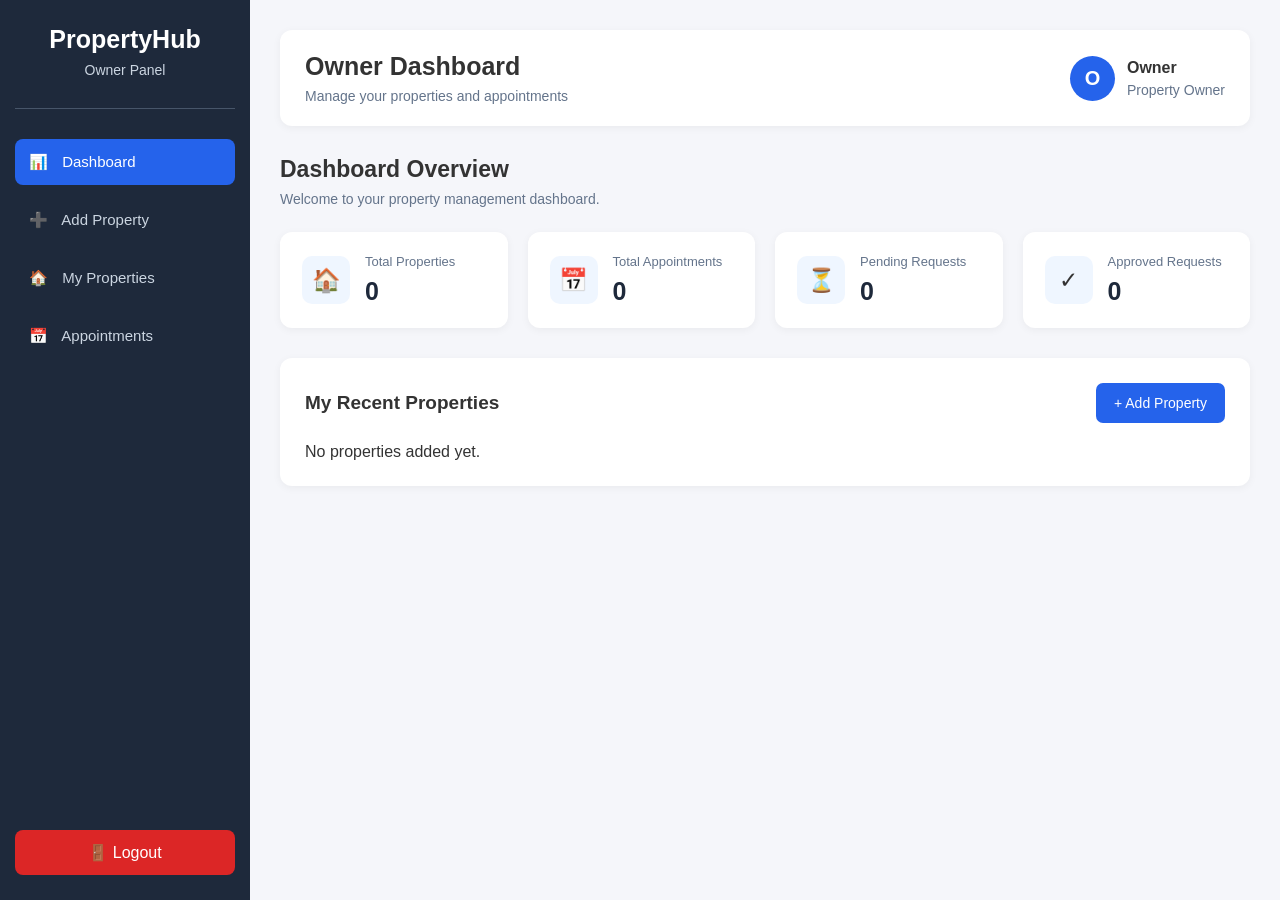
==== OWNER/owner.html @ 87771071 "Update owner module files" ====
<!DOCTYPE html>
<html lang="en">

<head>
    <meta charset="UTF-8">
    <meta name="viewport" content="width=device-width, initial-scale=1.0">
    <title>Owner Dashboard | PropertyHub</title>
    <link rel="stylesheet" href="owner.css">
</head>

<body class="owner-page">

    <div class="owner-sidebar">

        <div class="owner-brand">
            <h2>PropertyHub</h2>
            <p>Owner Panel</p>
        </div>

        <div class="owner-navigation">

            <button class="owner-nav-link owner-active"
                onclick="ownerShowSection('owner-dashboard')">
                <span>📊</span> Dashboard
            </button>

            <button class="owner-nav-link"
                onclick="ownerShowSection('owner-add-property')">
                <span>➕</span> Add Property
            </button>

            <button class="owner-nav-link"
                onclick="ownerShowSection('owner-my-properties')">
                <span>🏠</span> My Properties
            </button>

            <button class="owner-nav-link"
                onclick="ownerShowSection('owner-appointments')">
                <span>📅</span> Appointments
            </button>

        </div>

        <div class="owner-sidebar-bottom">
            <a href="../LOGIN/login.html" class="owner-logout">
                🚪 Logout
            </a>
        </div>

    </div>

    <div class="owner-main">

        <div class="owner-navbar">

            <div>
                <h1>Owner Dashboard</h1>
                <p>Manage your properties and appointments</p>
            </div>

            <div class="owner-profile">

                <div class="owner-avatar">
                    O
                </div>

                <div>
                    <h3 id="owner-user-name">Owner</h3>
                    <p>Property Owner</p>
                </div>

            </div>

        </div>

        <div id="owner-dashboard" class="owner-section owner-section-active">

            <div class="owner-section-heading">
                <h2>Dashboard Overview</h2>
                <p>Welcome to your property management dashboard.</p>
            </div>

            <div class="owner-stats-grid">

                <div class="owner-stat-card">
                    <div class="owner-stat-icon">🏠</div>
                    <div>
                        <p>Total Properties</p>
                        <h2 id="owner-total-properties">0</h2>
                    </div>
                </div>

                <div class="owner-stat-card">
                    <div class="owner-stat-icon">📅</div>
                    <div>
                        <p>Total Appointments</p>
                        <h2 id="owner-total-appointments">0</h2>
                    </div>
                </div>

                <div class="owner-stat-card">
                    <div class="owner-stat-icon">⏳</div>
                    <div>
                        <p>Pending Requests</p>
                        <h2 id="owner-pending-appointments">0</h2>
                    </div>
                </div>

                <div class="owner-stat-card">
                    <div class="owner-stat-icon">✓</div>
                    <div>
                        <p>Approved Requests</p>
                        <h2 id="owner-approved-appointments">0</h2>
                    </div>
                </div>

            </div>

            <div class="owner-content-card">

                <div class="owner-card-heading">
                    <h2>My Recent Properties</h2>

                    <button class="owner-primary-btn"
                        onclick="ownerShowSection('owner-add-property')">
                        + Add Property
                    </button>
                </div>

                <div id="owner-recent-properties" class="owner-recent-list">
                    <p class="owner-empty-message">
                        No properties added yet.
                    </p>
                </div>

            </div>

        </div>

        <div id="owner-add-property" class="owner-section">

            <div class="owner-section-heading">
                <h2>Add New Property</h2>
                <p>Enter your property details below.</p>
            </div>

            <div class="owner-content-card">

                <form id="owner-property-form">

                    <div class="owner-form-grid">

                        <div class="owner-form-group">
                            <label for="owner-property-title">
                                Property Title
                            </label>

                            <input
                                type="text"
                                id="owner-property-title"
                                placeholder="Enter property name"
                                required>
                        </div>

                        <div class="owner-form-group">
                            <label for="owner-property-location">
                                Location
                            </label>

                            <input
                                type="text"
                                id="owner-property-location"
                                placeholder="e.g. Dhanmondi, Dhaka"
                                required>
                        </div>

                        <div class="owner-form-group">
                            <label for="owner-property-type">
                                Property Type
                            </label>

                            <select id="owner-property-type" required>
                                <option value="">Select property type</option>
                                <option value="apartment">Apartment</option>
                                <option value="house">House</option>
                                <option value="villa">Villa</option>
                                <option value="room">Room</option>
                                <option value="commercial">Commercial</option>
                            </select>
                        </div>

                        <div class="owner-form-group">
                            <label for="owner-property-price">
                                Monthly Rent (ThousandTk)
                            </label>

                            <input
                                type="number"
                                id="owner-property-price"
                                placeholder="Enter monthly rent"
                                min="10"
                                required>
                        </div>

                        <div class="owner-form-group">
                            <label for="owner-property-beds">
                                Bedrooms
                            </label>

                            <input
                                type="number"
                                id="owner-property-beds"
                                placeholder="Number of bedrooms"
                                min="0"
                                required>
                        </div>

                        <div class="owner-form-group">
                            <label for="owner-property-baths">
                                Bathrooms
                            </label>

                            <input
                                type="number"
                                id="owner-property-baths"
                                placeholder="Number of bathrooms"
                                min="0"
                                required>
                        </div>

                        <div class="owner-form-group">
                            <label for="owner-property-area">
                                Area (sqft)
                            </label>

                            <input
                                type="number"
                                id="owner-property-area"
                                placeholder="Enter area in sqft"
                                min="1"
                                required>
                        </div>

                        <div class="owner-form-group">
                            <label for="owner-property-image">
                                Property Image URL
                            </label>

                            <input
                                type="text"
                                id="owner-property-image"
                                placeholder="Enter image URL (optional)">
                        </div>

                        <div class="owner-form-group owner-full-width">
                            <label for="owner-property-description">
                                Property Description
                            </label>

                            <textarea
                                id="owner-property-description"
                                rows="4"
                                placeholder="Describe your property..."></textarea>
                        </div>

                    </div>

                    <div class="owner-form-actions">

                        <button type="reset" class="owner-secondary-btn">
                            Clear Form
                        </button>

                        <button
                            type="submit"
                            class="owner-primary-btn"
                            id="owner-submit-btn">
                            Add Property
                        </button>

                    </div>

                </form>

            </div>

        </div>

        <div id="owner-my-properties" class="owner-section">

            <div class="owner-section-heading">
                <h2>My Properties</h2>
                <p>View, edit and delete your listed properties.</p>
            </div>

            <div id="owner-property-list" class="owner-property-grid">
                <p class="owner-empty-message">
                    No properties available. Add your first property.
                </p>
            </div>

        </div>

        <div id="owner-appointments" class="owner-section">

            <div class="owner-section-heading">
                <h2>Appointment Requests</h2>
                <p>Manage appointment requests from renters.</p>
            </div>

            <div class="owner-content-card">

                <div class="owner-table-wrapper">

                    <table class="owner-appointment-table">

                        <thead>
                            <tr>
                                <th>Renter</th>
                                <th>Property</th>
                                <th>Date</th>
                                <th>Time</th>
                                <th>Note</th>
                                <th>Status</th>
                                <th>Action</th>
                            </tr>
                        </thead>

                        <tbody id="owner-appointment-body">

                            <tr>
                                <td colspan="7" class="owner-empty-message">
                                    No appointment requests available.
                                </td>
                            </tr>

                        </tbody>

                    </table>

                </div>

            </div>

        </div>

    </div>

    <script src="owner.js"></script>

</body>

</html>
---- OWNER/owner.css ----
* {
    margin: 0;
    padding: 0;
    box-sizing: border-box;
}

body {
    font-family: Arial, sans-serif;
    background-color: #f5f6fa;
    color: #333;
}

.owner-page {
    display: flex;
    min-height: 100vh;
}


/* Sidebar */

.owner-sidebar {
    width: 250px;
    background-color: #1e293b;
    color: white;
    padding: 25px 15px;
    display: flex;
    flex-direction: column;
    position: fixed;
    height: 100vh;
}

.owner-brand {
    text-align: center;
    padding-bottom: 30px;
    border-bottom: 1px solid #475569;
}

.owner-brand h2 {
    font-size: 25px;
    margin-bottom: 8px;
}

.owner-brand p {
    color: #cbd5e1;
    font-size: 14px;
}


/* Navigation */

.owner-navigation {
    margin-top: 30px;
}

.owner-nav-link {
    width: 100%;
    padding: 14px;
    margin-bottom: 12px;
    border: none;
    border-radius: 8px;
    background-color: transparent;
    color: #cbd5e1;
    text-align: left;
    font-size: 15px;
    cursor: pointer;
}

.owner-nav-link span {
    margin-right: 10px;
}

.owner-nav-link:hover {
    background-color: #334155;
    color: white;
}

.owner-nav-link.owner-active {
    background-color: #2563eb;
    color: white;
}


/* Logout */

.owner-sidebar-bottom {
    margin-top: auto;
}

.owner-logout {
    display: block;
    text-decoration: none;
    color: white;
    background-color: #dc2626;
    padding: 13px;
    text-align: center;
    border-radius: 8px;
}

.owner-logout:hover {
    background-color: #b91c1c;
}


/* Main Content */

.owner-main {
    width: calc(100% - 250px);
    margin-left: 250px;
    padding: 30px;
}


/* Navbar */

.owner-navbar {
    display: flex;
    justify-content: space-between;
    align-items: center;
    background-color: white;
    padding: 22px 25px;
    border-radius: 12px;
    margin-bottom: 30px;
    box-shadow: 0 2px 8px rgba(0, 0, 0, 0.05);
}

.owner-navbar h1 {
    font-size: 25px;
    margin-bottom: 7px;
}

.owner-navbar p {
    color: #64748b;
    font-size: 14px;
}

.owner-profile {
    display: flex;
    align-items: center;
    gap: 12px;
}

.owner-avatar {
    width: 45px;
    height: 45px;
    background-color: #2563eb;
    color: white;
    border-radius: 50%;
    display: flex;
    justify-content: center;
    align-items: center;
    font-size: 20px;
    font-weight: bold;
}

.owner-profile h3 {
    font-size: 16px;
    margin-bottom: 5px;
}


/* Sections */

.owner-section {
    display: none;
}

.owner-section-active {
    display: block;
}

.owner-section-heading {
    margin-bottom: 25px;
}

.owner-section-heading h2 {
    font-size: 23px;
    margin-bottom: 8px;
}

.owner-section-heading p {
    color: #64748b;
    font-size: 14px;
}


/* Dashboard Statistics */

.owner-stats-grid {
    display: grid;
    grid-template-columns: repeat(4, 1fr);
    gap: 20px;
    margin-bottom: 30px;
}

.owner-stat-card {
    background-color: white;
    padding: 22px;
    border-radius: 12px;
    display: flex;
    align-items: center;
    gap: 15px;
    box-shadow: 0 2px 8px rgba(0, 0, 0, 0.05);
}

.owner-stat-icon {
    width: 48px;
    height: 48px;
    background-color: #eff6ff;
    border-radius: 10px;
    display: flex;
    justify-content: center;
    align-items: center;
    font-size: 23px;
}

.owner-stat-card p {
    color: #64748b;
    font-size: 13px;
    margin-bottom: 8px;
}

.owner-stat-card h2 {
    font-size: 25px;
    color: #1e293b;
}


/* Content Card */

.owner-content-card {
    background-color: white;
    padding: 25px;
    border-radius: 12px;
    margin-bottom: 25px;
    box-shadow: 0 2px 8px rgba(0, 0, 0, 0.05);
}

.owner-card-heading {
    display: flex;
    justify-content: space-between;
    align-items: center;
    margin-bottom: 20px;
}

.owner-card-heading h2 {
    font-size: 19px;
}


/* Buttons */

.owner-primary-btn {
    background-color: #2563eb;
    color: white;
    border: none;
    padding: 12px 18px;
    border-radius: 7px;
    cursor: pointer;
    font-size: 14px;
}

.owner-primary-btn:hover {
    background-color: #1d4ed8;
}

.owner-secondary-btn {
    background-color: #e2e8f0;
    color: #334155;
    border: none;
    padding: 12px 18px;
    border-radius: 7px;
    cursor: pointer;
    font-size: 14px;
}

.owner-secondary-btn:hover {
    background-color: #cbd5e1;
}


/* Recent Properties */

.owner-recent-list {
    display: flex;
    flex-direction: column;
    gap: 15px;
}

.owner-recent-item {
    display: flex;
    justify-content: space-between;
    align-items: center;
    padding: 17px;
    background-color: #f8fafc;
    border: 1px solid #e2e8f0;
    border-radius: 8px;
}

.owner-recent-item h3 {
    font-size: 16px;
    margin-bottom: 6px;
}

.owner-recent-item p {
    color: #64748b;
    font-size: 14px;
}

.owner-recent-item strong {
    color: #2563eb;
}


/* Property Form */

.owner-form-grid {
    display: grid;
    grid-template-columns: repeat(2, 1fr);
    gap: 22px;
}

.owner-form-group {
    display: flex;
    flex-direction: column;
}

.owner-form-group label {
    font-size: 14px;
    font-weight: bold;
    margin-bottom: 9px;
}

.owner-form-group input,
.owner-form-group select,
.owner-form-group textarea {
    width: 100%;
    padding: 12px;
    border: 1px solid #cbd5e1;
    border-radius: 7px;
    font-size: 14px;
    outline: none;
    font-family: Arial, sans-serif;
}

.owner-form-group input:focus,
.owner-form-group select:focus,
.owner-form-group textarea:focus {
    border-color: #2563eb;
}

.owner-form-group textarea {
    resize: vertical;
}

.owner-full-width {
    grid-column: 1 / 3;
}

.owner-form-actions {
    display: flex;
    justify-content: flex-end;
    gap: 12px;
    margin-top: 25px;
}


/* Property List */

.owner-property-grid {
    display: grid;
    grid-template-columns: repeat(2, 1fr);
    gap: 22px;
}

.owner-property-card {
    background-color: white;
    border-radius: 12px;
    overflow: hidden;
    box-shadow: 0 2px 8px rgba(0, 0, 0, 0.07);
}

.owner-property-card img {
    width: 100%;
    height: 200px;
    object-fit: cover;
}

.owner-property-details {
    padding: 20px;
}

.owner-property-details h3 {
    font-size: 19px;
    margin-bottom: 12px;
}

.owner-property-details p {
    color: #64748b;
    font-size: 14px;
    margin-bottom: 9px;
    line-height: 1.5;
}

.owner-property-details .owner-property-price {
    color: #2563eb;
    font-size: 17px;
    font-weight: bold;
    margin-top: 12px;
}

.owner-property-actions {
    display: flex;
    gap: 10px;
    margin-top: 18px;
}

.owner-edit-btn {
    background-color: #2563eb;
    color: white;
    border: none;
    padding: 10px 18px;
    border-radius: 6px;
    cursor: pointer;
}

.owner-delete-btn {
    background-color: #dc2626;
    color: white;
    border: none;
    padding: 10px 18px;
    border-radius: 6px;
    cursor: pointer;
}

.owner-edit-btn:hover {
    background-color: #1d4ed8;
}

.owner-delete-btn:hover {
    background-color: #b91c1c;
}


/* Appointment Table */

.owner-table-wrapper {
    width: 100%;
    overflow-x: auto;
}

.owner-appointment-table {
    width: 100%;
    border-collapse: collapse;
    text-align: left;
}

.owner-appointment-table th {
    background-color: #eff6ff;
    color: #1e293b;
    padding: 15px;
    font-size: 14px;
}

.owner-appointment-table td {
    padding: 15px;
    border-bottom: 1px solid #e2e8f0;
    font-size: 14px;
}

.owner-appointment-table button {
    padding: 8px 12px;
    border: none;
    border-radius: 5px;
    color: white;
    background-color: #16a34a;
    cursor: pointer;
    margin: 3px;
}

.owner-appointment-table button:hover {
    background-color: #15803d;
}


/* Empty Message */

.owner-empty-message {
    color: #64748b;
    text-align: center;
    padding: 20px;
}


/* Responsive Design */

@media screen and (max-width: 1000px) {

    .owner-stats-grid {
        grid-template-columns: repeat(2, 1fr);
    }

    .owner-property-grid {
        grid-template-columns: repeat(2, 1fr);
    }

}

@media screen and (max-width: 700px) {

    .owner-sidebar {
        width: 190px;
    }

    .owner-main {
        width: calc(100% - 190px);
        margin-left: 190px;
        padding: 15px;
    }

    .owner-navbar {
        flex-direction: column;
        align-items: flex-start;
        gap: 20px;
    }

    .owner-form-grid {
        grid-template-columns: 1fr;
    }

    .owner-full-width {
        grid-column: 1;
    }

    .owner-property-grid {
        grid-template-columns: 1fr;
    }

}

@media screen and (max-width: 500px) {

    .owner-sidebar {
        width: 65px;
        padding: 15px 5px;
    }

    .owner-brand h2 {
        font-size: 12px;
    }

    .owner-brand p {
        font-size: 10px;
    }

    .owner-nav-link {
        font-size: 0;
        text-align: center;
        padding: 13px 5px;
    }

    .owner-nav-link span {
        font-size: 20px;
        margin: 0;
    }

    .owner-logout {
        font-size: 10px;
        padding: 10px 2px;
    }

    .owner-main {
        width: calc(100% - 65px);
        margin-left: 65px;
        padding: 12px;
    }

    .owner-stats-grid {
        grid-template-columns: 1fr;
    }

    .owner-navbar h1 {
        font-size: 20px;
    }

    .owner-form-actions {
        flex-direction: column;
    }

}
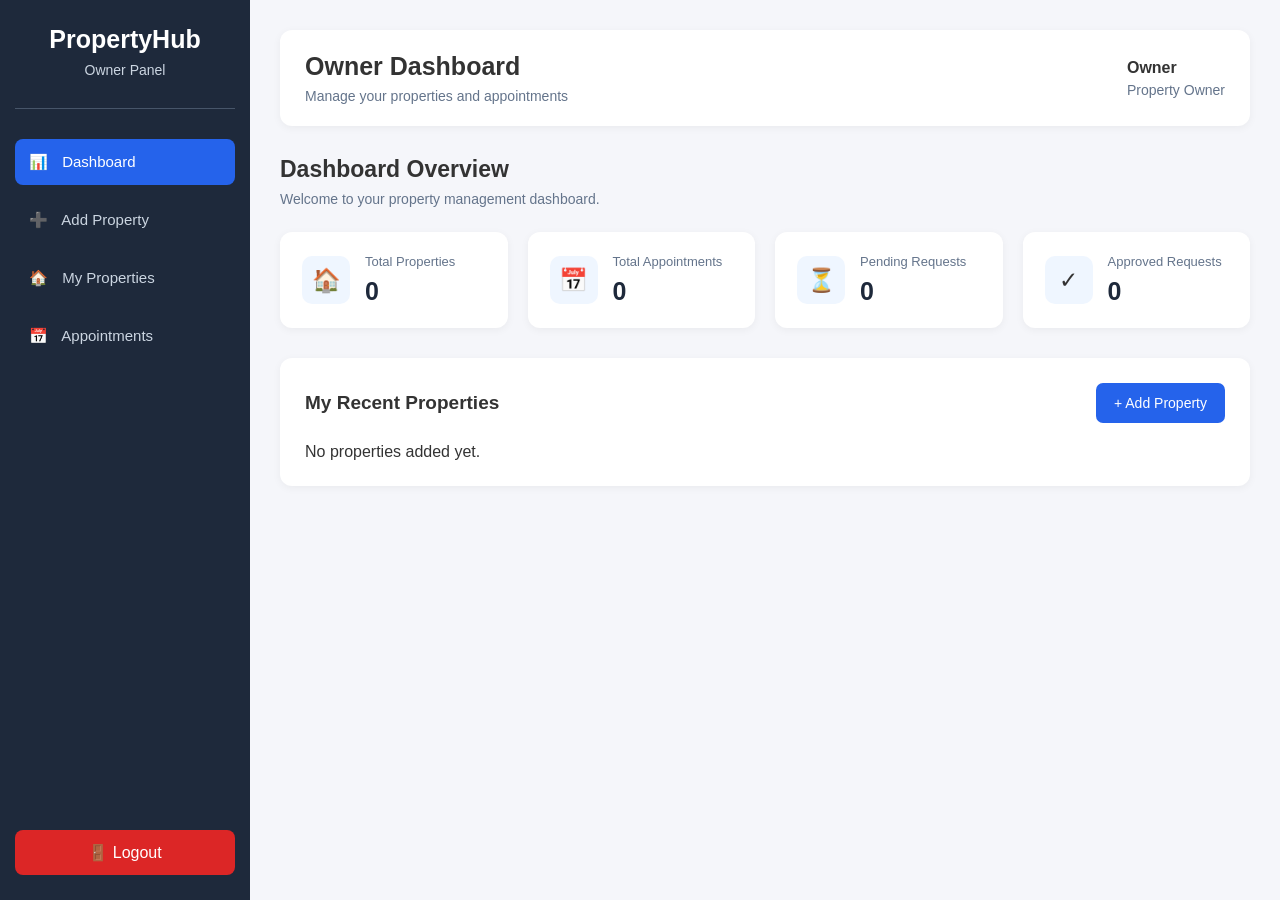
==== commit bd72640e: "Update owner HTML and JavaScript" ====
--- a/OWNER/owner.html
+++ b/OWNER/owner.html
@@ -60,11 +60,6 @@
             </div>
 
             <div class="owner-profile">
-
-                <div class="owner-avatar">
-                    O
-                </div>
-
                 <div>
                     <h3 id="owner-user-name">Owner</h3>
                     <p>Property Owner</p>
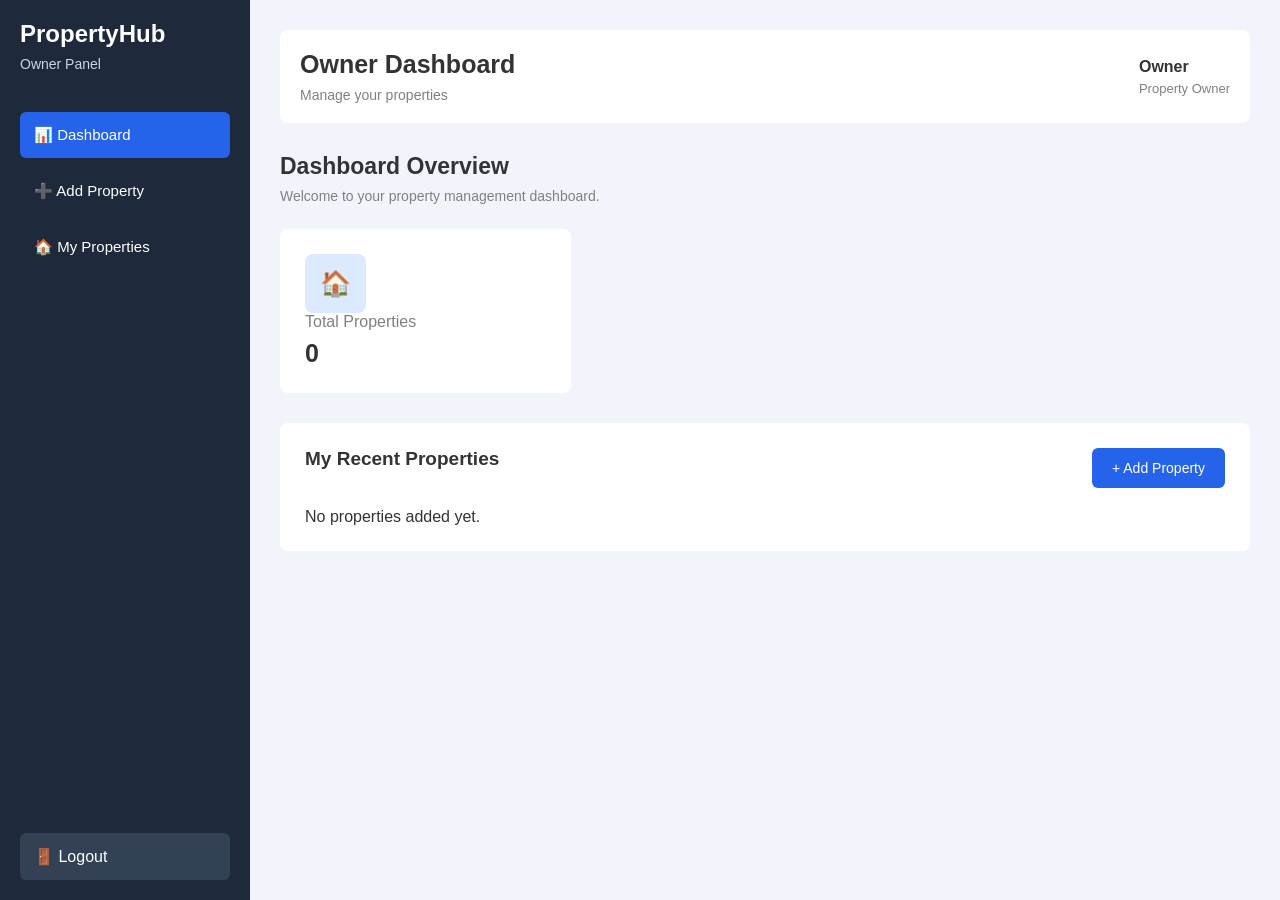
==== commit df8e55fd: "Fix owner dashboard" ====
--- a/OWNER/owner.html
+++ b/OWNER/owner.html
@@ -35,11 +35,6 @@
                 <span>🏠</span> My Properties
             </button>
 
-            <button class="owner-nav-link"
-                onclick="ownerShowSection('owner-appointments')">
-                <span>📅</span> Appointments
-            </button>
-
         </div>
 
         <div class="owner-sidebar-bottom">
@@ -56,7 +51,7 @@
 
             <div>
                 <h1>Owner Dashboard</h1>
-                <p>Manage your properties and appointments</p>
+                <p>Manage your properties</p>
             </div>
 
             <div class="owner-profile">
@@ -64,7 +59,6 @@
                     <h3 id="owner-user-name">Owner</h3>
                     <p>Property Owner</p>
                 </div>
-
             </div>
 
         </div>
@@ -80,33 +74,10 @@
 
                 <div class="owner-stat-card">
                     <div class="owner-stat-icon">🏠</div>
+
                     <div>
                         <p>Total Properties</p>
                         <h2 id="owner-total-properties">0</h2>
-                    </div>
-                </div>
-
-                <div class="owner-stat-card">
-                    <div class="owner-stat-icon">📅</div>
-                    <div>
-                        <p>Total Appointments</p>
-                        <h2 id="owner-total-appointments">0</h2>
-                    </div>
-                </div>
-
-                <div class="owner-stat-card">
-                    <div class="owner-stat-icon">⏳</div>
-                    <div>
-                        <p>Pending Requests</p>
-                        <h2 id="owner-pending-appointments">0</h2>
-                    </div>
-                </div>
-
-                <div class="owner-stat-card">
-                    <div class="owner-stat-icon">✓</div>
-                    <div>
-                        <p>Approved Requests</p>
-                        <h2 id="owner-approved-appointments">0</h2>
                     </div>
                 </div>
 
@@ -297,49 +268,6 @@
 
         </div>
 
-        <div id="owner-appointments" class="owner-section">
-
-            <div class="owner-section-heading">
-                <h2>Appointment Requests</h2>
-                <p>Manage appointment requests from renters.</p>
-            </div>
-
-            <div class="owner-content-card">
-
-                <div class="owner-table-wrapper">
-
-                    <table class="owner-appointment-table">
-
-                        <thead>
-                            <tr>
-                                <th>Renter</th>
-                                <th>Property</th>
-                                <th>Date</th>
-                                <th>Time</th>
-                                <th>Note</th>
-                                <th>Status</th>
-                                <th>Action</th>
-                            </tr>
-                        </thead>
-
-                        <tbody id="owner-appointment-body">
-
-                            <tr>
-                                <td colspan="7" class="owner-empty-message">
-                                    No appointment requests available.
-                                </td>
-                            </tr>
-
-                        </tbody>
-
-                    </table>
-
-                </div>
-
-            </div>
-
-        </div>
-
     </div>
 
     <script src="owner.js"></script>
--- a/OWNER/owner.css
+++ b/OWNER/owner.css
@@ -1,4 +1,3 @@
-
 * {
     margin: 0;
     padding: 0;
@@ -7,150 +6,105 @@
 
 body {
     font-family: Arial, sans-serif;
-    background-color: #f5f6fa;
+    background-color: #f1f5fb;
     color: #333;
 }
 
-.owner-page {
-    display: flex;
-    min-height: 100vh;
-}
-
-
-/* Sidebar */
+a {
+    text-decoration: none;
+}
 
 .owner-sidebar {
     width: 250px;
+    height: 100vh;
     background-color: #1e293b;
     color: white;
-    padding: 25px 15px;
-    display: flex;
-    flex-direction: column;
     position: fixed;
-    height: 100vh;
+    left: 0;
+    top: 0;
+    padding: 20px;
 }
 
 .owner-brand {
-    text-align: center;
-    padding-bottom: 30px;
-    border-bottom: 1px solid #475569;
+    margin-bottom: 40px;
 }
 
 .owner-brand h2 {
+    font-size: 24px;
+    margin-bottom: 8px;
+}
+
+.owner-brand p {
+    color: #cbd5e1;
+    font-size: 14px;
+}
+
+.owner-navigation {
+    display: block;
+}
+
+.owner-nav-link {
+    display: block;
+    width: 100%;
+    padding: 14px;
+    margin-bottom: 10px;
+    background-color: transparent;
+    color: white;
+    border: none;
+    text-align: left;
+    font-size: 15px;
+    border-radius: 6px;
+}
+
+.owner-nav-link:hover {
+    background-color: #334155;
+}
+
+.owner-nav-link.owner-active {
+    background-color: #2563eb;
+}
+
+.owner-sidebar-bottom {
+    position: absolute;
+    bottom: 20px;
+    left: 20px;
+    width: 210px;
+}
+
+.owner-logout {
+    display: block;
+    padding: 14px;
+    color: white;
+    background-color: #334155;
+    border-radius: 6px;
+}
+
+.owner-main {
+    margin-left: 250px;
+    padding: 30px;
+}
+
+.owner-navbar {
+    background-color: white;
+    padding: 20px;
+    border-radius: 8px;
+    margin-bottom: 30px;
+    min-height: 90px;
+}
+
+.owner-navbar h1 {
     font-size: 25px;
     margin-bottom: 8px;
 }
 
-.owner-brand p {
-    color: #cbd5e1;
-    font-size: 14px;
-}
-
-
-/* Navigation */
-
-.owner-navigation {
-    margin-top: 30px;
-}
-
-.owner-nav-link {
-    width: 100%;
-    padding: 14px;
-    margin-bottom: 12px;
-    border: none;
-    border-radius: 8px;
-    background-color: transparent;
-    color: #cbd5e1;
-    text-align: left;
-    font-size: 15px;
-    cursor: pointer;
-}
-
-.owner-nav-link span {
-    margin-right: 10px;
-}
-
-.owner-nav-link:hover {
-    background-color: #334155;
-    color: white;
-}
-
-.owner-nav-link.owner-active {
-    background-color: #2563eb;
-    color: white;
-}
-
-
-/* Logout */
-
-.owner-sidebar-bottom {
-    margin-top: auto;
-}
-
-.owner-logout {
-    display: block;
-    text-decoration: none;
-    color: white;
-    background-color: #dc2626;
-    padding: 13px;
-    text-align: center;
-    border-radius: 8px;
-}
-
-.owner-logout:hover {
-    background-color: #b91c1c;
-}
-
-
-/* Main Content */
-
-.owner-main {
-    width: calc(100% - 250px);
-    margin-left: 250px;
-    padding: 30px;
-}
-
-
-/* Navbar */
-
-.owner-navbar {
-    display: flex;
-    justify-content: space-between;
-    align-items: center;
-    background-color: white;
-    padding: 22px 25px;
-    border-radius: 12px;
-    margin-bottom: 30px;
-    box-shadow: 0 2px 8px rgba(0, 0, 0, 0.05);
-}
-
-.owner-navbar h1 {
-    font-size: 25px;
-    margin-bottom: 7px;
-}
-
 .owner-navbar p {
-    color: #64748b;
+    color: gray;
     font-size: 14px;
 }
 
 .owner-profile {
-    display: flex;
-    align-items: center;
-    gap: 12px;
-}
-
-.owner-avatar {
-    width: 45px;
-    height: 45px;
-    background-color: #2563eb;
-    color: white;
-    border-radius: 50%;
-    display: flex;
-    justify-content: center;
-    align-items: center;
-    font-size: 20px;
-    font-weight: bold;
+    float: right;
+    margin-top: -45px;
 }
 
 .owner-profile h3 {
@@ -158,8 +112,10 @@
     margin-bottom: 5px;
 }
 
-
-/* Sections */
+.owner-profile p {
+    color: gray;
+    font-size: 13px;
+}
 
 .owner-section {
     display: none;
@@ -179,85 +135,73 @@
 }
 
 .owner-section-heading p {
-    color: #64748b;
-    font-size: 14px;
-}
-
-
-/* Dashboard Statistics */
+    color: gray;
+    font-size: 14px;
+}
 
 .owner-stats-grid {
-    display: grid;
-    grid-template-columns: repeat(4, 1fr);
-    gap: 20px;
     margin-bottom: 30px;
 }
 
 .owner-stat-card {
+    display: inline-block;
+    vertical-align: top;
+    width: 30%;
     background-color: white;
-    padding: 22px;
-    border-radius: 12px;
-    display: flex;
-    align-items: center;
-    gap: 15px;
-    box-shadow: 0 2px 8px rgba(0, 0, 0, 0.05);
+    padding: 25px;
+    margin-right: 2%;
+    border-radius: 8px;
 }
 
 .owner-stat-icon {
-    width: 48px;
-    height: 48px;
-    background-color: #eff6ff;
-    border-radius: 10px;
-    display: flex;
-    justify-content: center;
-    align-items: center;
-    font-size: 23px;
+    display: inline-block;
+    background-color: #dbeafe;
+    padding: 15px;
+    border-radius: 8px;
+    font-size: 25px;
+    vertical-align: middle;
+    margin-right: 10px;
 }
 
 .owner-stat-card p {
-    color: #64748b;
-    font-size: 13px;
+    color: gray;
     margin-bottom: 8px;
 }
 
 .owner-stat-card h2 {
     font-size: 25px;
-    color: #1e293b;
-}
-
-
-/* Content Card */
+}
 
 .owner-content-card {
     background-color: white;
     padding: 25px;
-    border-radius: 12px;
+    border-radius: 8px;
     margin-bottom: 25px;
-    box-shadow: 0 2px 8px rgba(0, 0, 0, 0.05);
+    overflow: hidden;
 }
 
 .owner-card-heading {
-    display: flex;
-    justify-content: space-between;
-    align-items: center;
     margin-bottom: 20px;
+    overflow: hidden;
 }
 
 .owner-card-heading h2 {
     font-size: 19px;
-}
-
-
-/* Buttons */
+    display: inline-block;
+}
+
+.owner-card-heading button {
+    float: right;
+}
 
 .owner-primary-btn {
     background-color: #2563eb;
     color: white;
     border: none;
-    padding: 12px 18px;
-    border-radius: 7px;
+    padding: 12px 20px;
+    border-radius: 6px;
+    font-size: 14px;
     cursor: pointer;
-    font-size: 14px;
 }
 
 .owner-primary-btn:hover {
@@ -266,86 +210,46 @@
 
 .owner-secondary-btn {
     background-color: #e2e8f0;
-    color: #334155;
+    color: #333;
     border: none;
-    padding: 12px 18px;
-    border-radius: 7px;
+    padding: 12px 20px;
+    border-radius: 6px;
+    font-size: 14px;
     cursor: pointer;
-    font-size: 14px;
-}
-
-.owner-secondary-btn:hover {
-    background-color: #cbd5e1;
-}
-
-
-/* Recent Properties */
-
-.owner-recent-list {
-    display: flex;
-    flex-direction: column;
-    gap: 15px;
-}
-
-.owner-recent-item {
-    display: flex;
-    justify-content: space-between;
-    align-items: center;
-    padding: 17px;
-    background-color: #f8fafc;
-    border: 1px solid #e2e8f0;
-    border-radius: 8px;
-}
-
-.owner-recent-item h3 {
-    font-size: 16px;
-    margin-bottom: 6px;
-}
-
-.owner-recent-item p {
-    color: #64748b;
-    font-size: 14px;
-}
-
-.owner-recent-item strong {
-    color: #2563eb;
-}
-
-
-/* Property Form */
+}
 
 .owner-form-grid {
-    display: grid;
-    grid-template-columns: repeat(2, 1fr);
-    gap: 22px;
+    display: block;
 }
 
 .owner-form-group {
-    display: flex;
-    flex-direction: column;
+    display: inline-block;
+    vertical-align: top;
+    width: 48%;
+    margin-bottom: 20px;
 }
 
 .owner-form-group label {
+    display: block;
     font-size: 14px;
     font-weight: bold;
-    margin-bottom: 9px;
+    margin-bottom: 8px;
 }
 
 .owner-form-group input,
 .owner-form-group select,
 .owner-form-group textarea {
+    padding: 12px;
+    border: 1px solid #ccc;
+    border-radius: 6px;
+    font-size: 14px;
     width: 100%;
-    padding: 12px;
-    border: 1px solid #cbd5e1;
-    border-radius: 7px;
-    font-size: 14px;
-    outline: none;
-    font-family: Arial, sans-serif;
 }
 
 .owner-form-group input:focus,
 .owner-form-group select:focus,
 .owner-form-group textarea:focus {
+    outline: none;
     border-color: #2563eb;
 }
 
@@ -354,30 +258,59 @@
 }
 
 .owner-full-width {
-    grid-column: 1 / 3;
+    display: block;
+    width: 98%;
 }
 
 .owner-form-actions {
-    display: flex;
-    justify-content: flex-end;
-    gap: 12px;
+    text-align: right;
     margin-top: 25px;
 }
 
-
-/* Property List */
+.owner-form-actions button {
+    margin-left: 10px;
+}
+
+.owner-recent-list {
+    display: block;
+}
+
+.owner-recent-item {
+    padding: 15px;
+    border: 1px solid #ddd;
+    border-radius: 6px;
+    margin-bottom: 15px;
+    overflow: hidden;
+}
+
+.owner-recent-item h3 {
+    font-size: 16px;
+    margin-bottom: 5px;
+}
+
+.owner-recent-item p {
+    color: gray;
+    font-size: 13px;
+}
+
+.owner-recent-item strong {
+    color: #2563eb;
+    float: right;
+}
 
 .owner-property-grid {
-    display: grid;
-    grid-template-columns: repeat(2, 1fr);
-    gap: 22px;
+    display: block;
 }
 
 .owner-property-card {
+    display: inline-block;
+    vertical-align: top;
+    width: 48%;
+    margin: 0 1% 20px 0;
     background-color: white;
-    border-radius: 12px;
+    border-radius: 8px;
     overflow: hidden;
-    box-shadow: 0 2px 8px rgba(0, 0, 0, 0.07);
+    border: 1px solid #ddd;
 }
 
 .owner-property-card img {
@@ -396,195 +329,93 @@
 }
 
 .owner-property-details p {
-    color: #64748b;
-    font-size: 14px;
-    margin-bottom: 9px;
-    line-height: 1.5;
-}
-
-.owner-property-details .owner-property-price {
+    font-size: 14px;
+    color: gray;
+    margin-bottom: 10px;
+}
+
+.owner-property-price {
     color: #2563eb;
-    font-size: 17px;
+    font-size: 18px;
     font-weight: bold;
-    margin-top: 12px;
+    margin: 15px 0;
 }
 
 .owner-property-actions {
-    display: flex;
-    gap: 10px;
-    margin-top: 18px;
-}
-
-.owner-edit-btn {
-    background-color: #2563eb;
-    color: white;
-    border: none;
-    padding: 10px 18px;
-    border-radius: 6px;
-    cursor: pointer;
-}
-
+    margin-top: 15px;
+}
+
+.owner-edit-btn,
 .owner-delete-btn {
-    background-color: #dc2626;
-    color: white;
-    border: none;
-    padding: 10px 18px;
-    border-radius: 6px;
-    cursor: pointer;
-}
-
-.owner-edit-btn:hover {
-    background-color: #1d4ed8;
-}
-
-.owner-delete-btn:hover {
-    background-color: #b91c1c;
-}
-
-
-/* Appointment Table */
-
-.owner-table-wrapper {
-    width: 100%;
-    overflow-x: auto;
-}
-
-.owner-appointment-table {
-    width: 100%;
-    border-collapse: collapse;
-    text-align: left;
-}
-
-.owner-appointment-table th {
-    background-color: #eff6ff;
-    color: #1e293b;
-    padding: 15px;
-    font-size: 14px;
-}
-
-.owner-appointment-table td {
-    padding: 15px;
-    border-bottom: 1px solid #e2e8f0;
-    font-size: 14px;
-}
-
-.owner-appointment-table button {
-    padding: 8px 12px;
+    width: 48%;
+    padding: 10px;
     border: none;
     border-radius: 5px;
-    color: white;
-    background-color: #16a34a;
     cursor: pointer;
-    margin: 3px;
-}
-
-.owner-appointment-table button:hover {
-    background-color: #15803d;
-}
-
-
-/* Empty Message */
+}
+
+.owner-edit-btn {
+    background-color: #dbeafe;
+    color: #1d4ed8;
+}
+
+.owner-delete-btn {
+    background-color: #fee2e2;
+    color: #dc2626;
+}
 
 .owner-empty-message {
-    color: #64748b;
     text-align: center;
+    color: gray;
     padding: 20px;
 }
 
-
-/* Responsive Design */
-
-@media screen and (max-width: 1000px) {
-
-    .owner-stats-grid {
-        grid-template-columns: repeat(2, 1fr);
-    }
-
-    .owner-property-grid {
-        grid-template-columns: repeat(2, 1fr);
-    }
-
-}
-
-@media screen and (max-width: 700px) {
+@media screen and (max-width: 768px) {
 
     .owner-sidebar {
-        width: 190px;
+        width: 100%;
+        height: auto;
+        position: relative;
+    }
+
+    .owner-sidebar-bottom {
+        position: static;
+        width: 100%;
+        margin-top: 20px;
     }
 
     .owner-main {
-        width: calc(100% - 190px);
-        margin-left: 190px;
+        margin-left: 0;
         padding: 15px;
     }
 
+    .owner-profile {
+        float: none;
+        margin-top: 15px;
+    }
+
+    .owner-stat-card {
+        display: block;
+        width: 100%;
+        margin-bottom: 15px;
+    }
+
+    .owner-property-card {
+        display: block;
+        width: 100%;
+    }
+
+    .owner-form-group {
+        display: block;
+        width: 100%;
+    }
+
+    .owner-full-width {
+        width: 100%;
+    }
+
     .owner-navbar {
-        flex-direction: column;
-        align-items: flex-start;
-        gap: 20px;
-    }
-
-    .owner-form-grid {
-        grid-template-columns: 1fr;
-    }
-
-    .owner-full-width {
-        grid-column: 1;
-    }
-
-    .owner-property-grid {
-        grid-template-columns: 1fr;
-    }
-
-}
-
-@media screen and (max-width: 500px) {
-
-    .owner-sidebar {
-        width: 65px;
-        padding: 15px 5px;
-    }
-
-    .owner-brand h2 {
-        font-size: 12px;
-    }
-
-    .owner-brand p {
-        font-size: 10px;
-    }
-
-    .owner-nav-link {
-        font-size: 0;
-        text-align: center;
-        padding: 13px 5px;
-    }
-
-    .owner-nav-link span {
-        font-size: 20px;
-        margin: 0;
-    }
-
-    .owner-logout {
-        font-size: 10px;
-        padding: 10px 2px;
-    }
-
-    .owner-main {
-        width: calc(100% - 65px);
-        margin-left: 65px;
-        padding: 12px;
-    }
-
-    .owner-stats-grid {
-        grid-template-columns: 1fr;
-    }
-
-    .owner-navbar h1 {
-        font-size: 20px;
-    }
-
-    .owner-form-actions {
-        flex-direction: column;
-    }
-
-}
+        min-height: auto;
+    }
+
+}
